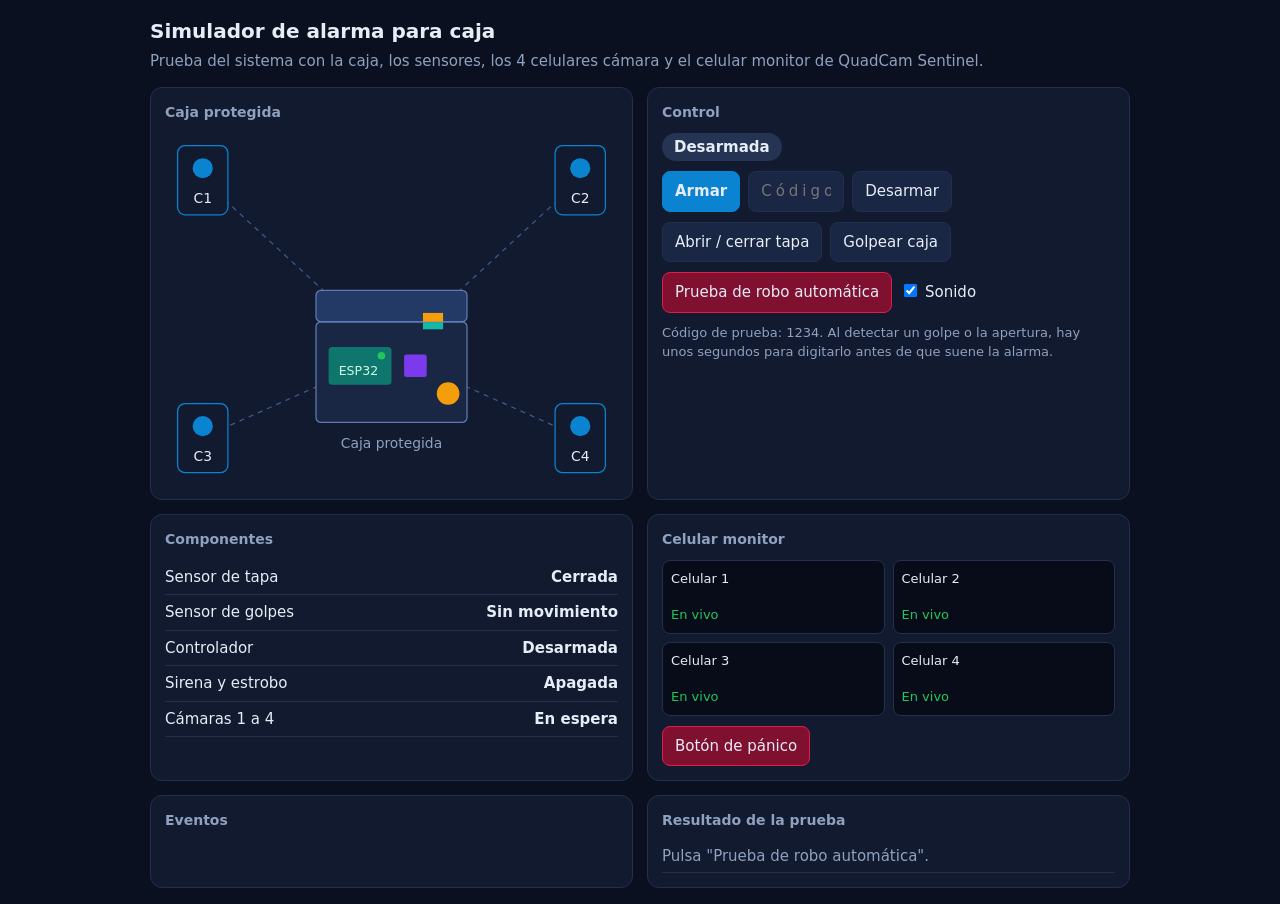
==== index.html @ dd47b954 "rear sistema de alarma SENTINEL." ====
<!DOCTYPE html>
<html lang="es">
<head>
<meta charset="UTF-8">
<meta name="viewport" content="width=device-width, initial-scale=1">
<title>Simulador de alarma para caja · QuadCam Sentinel</title>
<style>
:root{--bg:#0a1020;--card:#111a2e;--line:#22304d;--tx:#e6edf7;--mut:#8fa1bf;--ac:#0a84d0;--ok:#22c55e;--warn:#f59e0b;--bad:#e11d48}
*{box-sizing:border-box}
body{margin:0;background:var(--bg);color:var(--tx);font:15px/1.5 system-ui,-apple-system,"Segoe UI",Roboto,sans-serif;padding:16px}
.wrap{max-width:980px;margin:0 auto}
h1{font-size:20px;margin:0 0 4px}
h2{font-size:14px;margin:0 0 10px;color:var(--mut);font-weight:600}
.sub{color:var(--mut);margin:0 0 14px}
.grid{display:grid;grid-template-columns:1fr 1fr;gap:14px}
@media(max-width:760px){.grid{grid-template-columns:1fr}}
.card{background:var(--card);border:1px solid var(--line);border-radius:12px;padding:14px}
.stage{transition:background .2s}
svg{width:100%;height:auto;display:block}
.badge{display:inline-block;padding:3px 12px;border-radius:99px;font-weight:600;background:#243452}
[data-s=armada] .badge{background:#14532d;color:#bbf7d0}
[data-s=armando] .badge,[data-s=pre] .badge{background:#78350f;color:#fde68a}
[data-s=alarma] .badge{background:var(--bad);color:#fff}
.cnt{font-size:22px;font-weight:700;margin-left:10px;color:var(--warn)}
button,input{font:inherit;border-radius:8px;border:1px solid var(--line);background:#1a2744;color:var(--tx);padding:8px 12px}
button{cursor:pointer}
button:hover:not(:disabled){border-color:var(--ac)}
button:disabled{opacity:.45;cursor:not-allowed}
button.pri{background:var(--ac);border-color:var(--ac);font-weight:600}
button.bad{background:#7f1030;border-color:var(--bad)}
button:focus-visible,input:focus-visible{outline:2px solid #7cc4f5;outline-offset:2px}
.row{display:flex;flex-wrap:wrap;gap:8px;margin-bottom:10px;align-items:center}
input{width:96px;text-align:center;letter-spacing:4px}
.st{display:flex;justify-content:space-between;padding:6px 0;border-bottom:1px solid var(--line)}
.st b{font-weight:600}
.st .on{color:var(--bad)}
.tiles{display:grid;grid-template-columns:1fr 1fr;gap:8px}
.tile{background:#070c18;border:1px solid var(--line);border-radius:8px;height:74px;padding:8px;display:flex;flex-direction:column;justify-content:space-between;font-size:13px}
.tile i{font-style:normal;color:var(--ok)}
.tile.alert{border-color:var(--bad)}
.tile.alert i{color:var(--bad);animation:blink .5s infinite}
ul{margin:0;padding:0;list-style:none}
#log{max-height:220px;overflow:auto;font-size:13px;font-family:ui-monospace,Consolas,monospace}
#log li{padding:2px 0;color:var(--mut)}
#log .ok{color:var(--ok)}#log .warn{color:var(--warn)}#log .bad{color:#fb7185}
#results li{padding:4px 0;border-bottom:1px solid var(--line)}
.p{color:var(--ok);font-weight:700}.f{color:var(--bad);font-weight:700}
.beam{stroke:#3b5b8c;stroke-width:1;stroke-dasharray:4 4}
[data-s=alarma] .beam{stroke:var(--bad)}
[data-s=alarma] .stage{animation:strobe .5s infinite}
[data-s=alarma] #siren{animation:blink .4s infinite}
#lid{transform-origin:120px 150px;transition:transform .4s}
#lid.open{transform:rotate(-50deg)}
@keyframes blink{50%{opacity:.25}}
@keyframes strobe{50%{background:#3a0b18}}
@media(prefers-reduced-motion:reduce){*{animation:none!important}}
</style>
</head>
<body data-s="desarmada">
<div class="wrap">
  <h1>Simulador de alarma para caja</h1>
  <p class="sub">Prueba del sistema con la caja, los sensores, los 4 celulares cámara y el celular monitor de QuadCam Sentinel.</p>
  <div class="grid">
    <section class="card stage">
      <h2>Caja protegida</h2>
      <svg viewBox="0 0 360 280" role="img" aria-label="Caja con sensores rodeada por 4 celulares cámara">
        <g id="phones"></g>
        <rect x="120" y="150" width="120" height="80" rx="4" fill="#1a2744" stroke="#5d7bb0"/>
        <rect x="205" y="150" width="16" height="6" fill="#14b8a6"/>
        <rect x="130" y="170" width="50" height="30" rx="3" fill="#0f766e"/>
        <circle id="led" cx="172" cy="177" r="3" fill="#22c55e"/>
        <text x="138" y="192" font-size="10" fill="#d1fae5">ESP32</text>
        <rect x="190" y="176" width="18" height="18" rx="2" fill="#7c3aed"/>
        <circle id="siren" cx="225" cy="207" r="9" fill="#f59e0b"/>
        <g id="lid"><rect x="120" y="125" width="120" height="25" rx="4" fill="#243a66" stroke="#5d7bb0"/><rect x="205" y="143" width="16" height="7" fill="#f59e0b"/></g>
        <text x="180" y="250" font-size="11" fill="#8fa1bf" text-anchor="middle">Caja protegida</text>
      </svg>
    </section>
    <section class="card">
      <h2>Control</h2>
      <div class="row"><span class="badge" id="state">Desarmada</span><span class="cnt" id="cnt"></span></div>
      <div class="row">
        <button class="pri" id="bArm">Armar</button>
        <input id="code" type="password" maxlength="4" placeholder="Código" aria-label="Código de 4 dígitos" inputmode="numeric">
        <button id="bDis">Desarmar</button>
      </div>
      <div class="row">
        <button id="bLid">Abrir / cerrar tapa</button>
        <button id="bHit">Golpear caja</button>
      </div>
      <div class="row">
        <button class="bad" id="bTest">Prueba de robo automática</button>
        <label><input type="checkbox" id="sound" checked style="width:auto"> Sonido</label>
      </div>
      <p class="sub" style="margin:0;font-size:13px">Código de prueba: 1234. Al detectar un golpe o la apertura, hay unos segundos para digitarlo antes de que suene la alarma.</p>
    </section>
    <section class="card">
      <h2>Componentes</h2>
      <div class="st"><span>Sensor de tapa</span><b id="sTapa"></b></div>
      <div class="st"><span>Sensor de golpes</span><b id="sGolpe"></b></div>
      <div class="st"><span>Controlador</span><b id="sCtrl"></b></div>
      <div class="st"><span>Sirena y estrobo</span><b id="sSiren"></b></div>
      <div class="st"><span>Cámaras 1 a 4</span><b id="sCams"></b></div>
    </section>
    <section class="card">
      <h2>Celular monitor</h2>
      <div class="tiles" id="tiles"></div>
      <div class="row" style="margin:10px 0 0"><button class="bad" id="bPanic">Botón de pánico</button></div>
    </section>
    <section class="card"><h2>Eventos</h2><ul id="log"></ul></section>
    <section class="card"><h2>Resultado de la prueba</h2><ul id="results"><li style="color:var(--mut)">Pulsa "Prueba de robo automática".</li></ul></section>
  </div>
</div>
<script>
const $=id=>document.getElementById(id);
const CFG={code:'1234',arm:3,entry:5};
const st={s:'desarmada',lid:false,cnt:0,tm:null,tripped:[],cams:false,siren:false,notified:false};
const NAMES={desarmada:'Desarmada',armando:'Armando',armada:'Armada',pre:'Detectado: digita el código',alarma:'ALARMA'};
const sleep=ms=>new Promise(r=>setTimeout(r,ms));

$('phones').innerHTML=[[10,10],[310,10],[10,215],[310,215]].map(([x,y],i)=>
 `<line class="beam" x1="${x+20}" y1="${y+27}" x2="180" y2="175"/>`+
 `<g><rect x="${x}" y="${y}" width="40" height="55" rx="6" fill="#111a2e" stroke="#0a84d0"/><circle cx="${x+20}" cy="${y+18}" r="8" fill="#0a84d0"/><text x="${x+20}" y="${y+46}" font-size="11" fill="#e6edf7" text-anchor="middle">C${i+1}</text></g>`).join('');
$('tiles').innerHTML=[1,2,3,4].map(n=>`<div class="tile"><span>Celular ${n}</span><i>En vivo</i></div>`).join('');

function log(m,c=''){const li=document.createElement('li');li.className=c;li.textContent=new Date().toLocaleTimeString('es-CO')+'  '+m;$('log').prepend(li)}

let ac,osc,sTimer,tog=0;
function sirenOn(){if(!$('sound').checked)return;try{ac=ac||new AudioContext();osc=ac.createOscillator();const g=ac.createGain();g.gain.value=.05;osc.type='square';osc.connect(g).connect(ac.destination);osc.start();sTimer=setInterval(()=>{osc.frequency.value=(tog++%2)?900:600},400)}catch(e){}}
function sirenOff(){clearInterval(sTimer);try{osc&&osc.stop()}catch(e){}osc=null}

function render(){
  document.body.dataset.s=st.s;
  $('state').textContent=NAMES[st.s];
  $('cnt').textContent=st.cnt>0?st.cnt+' s':'';
  $('lid').classList.toggle('open',st.lid);
  $('sTapa').textContent=st.lid?'ABIERTA':'Cerrada';
  $('sGolpe').textContent=st.tripped.includes('golpe')?'DETECTADO':'Sin movimiento';
  $('sCtrl').textContent=NAMES[st.s];
  $('sSiren').textContent=st.siren?'SONANDO':'Apagada';
  $('sCams').textContent=st.cams?'GRABANDO':'En espera';
  ['sTapa','sGolpe','sSiren','sCams'].forEach(id=>$(id).classList.toggle('on',/ABIERTA|DETECTADO|SONANDO|GRABANDO/.test($(id).textContent)));
  document.querySelectorAll('.tile').forEach(t=>{t.classList.toggle('alert',st.cams);t.querySelector('i').textContent=st.cams?'ALERTA':'En vivo'});
  $('led').setAttribute('fill',st.s==='alarma'?'#e11d48':st.s==='desarmada'?'#22c55e':'#f59e0b');
}
function setState(s){st.s=s;render()}
function countdown(sec,next){clearInterval(st.tm);st.cnt=sec;render();st.tm=setInterval(()=>{st.cnt--;render();if(st.cnt<=0){clearInterval(st.tm);st.tm=null;next()}},1000)}

function arm(){
  if(st.s!=='desarmada')return log('El sistema ya está armado o en proceso','warn');
  if(st.lid)return log('Cierra la tapa antes de armar','warn');
  setState('armando');log('Armando: tienes '+CFG.arm+' s para alejarte');
  countdown(CFG.arm,()=>{setState('armada');log('Sistema ARMADO','ok')});
}
function trip(kind){
  const n=kind==='tapa'?'apertura de la tapa':'golpe o vibración';
  if(st.s==='armada'){st.tripped.push(kind);setState('pre');log('Sensor: '+n+'. Digita el código en '+CFG.entry+' s','bad');countdown(CFG.entry,alarm)}
  else if(st.s==='pre'||st.s==='alarma'){st.tripped.push(kind);render();log('Sensor adicional: '+n,'bad')}
  else log('Sensor ('+n+') ignorado: el sistema está '+NAMES[st.s].toLowerCase(),'warn');
}
function alarm(){
  clearInterval(st.tm);st.tm=null;st.cnt=0;
  Object.assign(st,{cams:true,siren:true,notified:true});setState('alarma');sirenOn();
  log('ALARMA: sirena y estrobo activos, cámaras 1 a 4 grabando, monitor notificado','bad');
}
function disarm(code){
  if(st.s==='desarmada'){log('El sistema ya está desarmado','warn');return true}
  if(code!==CFG.code){log('Código incorrecto','warn');return false}
  clearInterval(st.tm);st.tm=null;st.cnt=0;
  Object.assign(st,{cams:false,siren:false,notified:false,tripped:[]});sirenOff();setState('desarmada');
  log('Sistema DESARMADO','ok');return true;
}
function toggleLid(){st.lid=!st.lid;log(st.lid?'La tapa se abrió':'La tapa se cerró');render();if(st.lid)trip('tapa')}
function hit(){log('Golpe a la caja');trip('golpe')}
function panic(){log('Botón de pánico pulsado en el monitor','bad');alarm()}

async function runTest(){
  document.querySelectorAll('button').forEach(b=>b.disabled=true);
  const res=[],chk=(n,ok)=>res.push([n,ok]);
  st.lid=false;disarm(CFG.code);$('log').innerHTML='';$('results').innerHTML='<li style="color:var(--mut)">Ejecutando prueba...</li>';
  log('--- PRUEBA DE ROBO ---');await sleep(600);
  arm();await sleep((CFG.arm+1)*1000);chk('Sistema armado',st.s==='armada');
  log('El ladrón golpea la caja');hit();await sleep(900);chk('Golpe detectado y cuenta regresiva iniciada',st.s==='pre'&&st.tripped.includes('golpe'));
  log('El ladrón intenta abrir la tapa');toggleLid();await sleep(900);chk('Apertura de la tapa detectada',st.tripped.includes('tapa'));
  log('El ladrón no conoce el código: se espera la alarma');await sleep((CFG.entry+1)*1000);
  chk('Alarma activada sin código',st.s==='alarma');chk('Sirena y estrobo activos',st.siren);chk('Cámaras 1 a 4 grabando',st.cams);chk('Monitor notificado',st.notified);
  await sleep(2500);
  chk('Código incorrecto rechazado',disarm('0000')===false&&st.s==='alarma');
  st.lid=false;disarm(CFG.code);chk('Código correcto desarma y apaga la sirena',st.s==='desarmada'&&!st.siren);
  const ok=res.filter(r=>r[1]).length;
  $('results').innerHTML=res.map(r=>`<li><span class="${r[1]?'p':'f'}">${r[1]?'OK':'FALLA'}</span> ${r[0]}</li>`).join('')+`<li><b>${ok} de ${res.length} pruebas superadas</b></li>`;
  document.querySelectorAll('button').forEach(b=>b.disabled=false);
}

$('bArm').onclick=arm;
$('bDis').onclick=()=>{disarm($('code').value);$('code').value=''};
$('bLid').onclick=toggleLid;$('bHit').onclick=hit;$('bPanic').onclick=panic;$('bTest').onclick=runTest;
render();
</script>
</body>
</html>
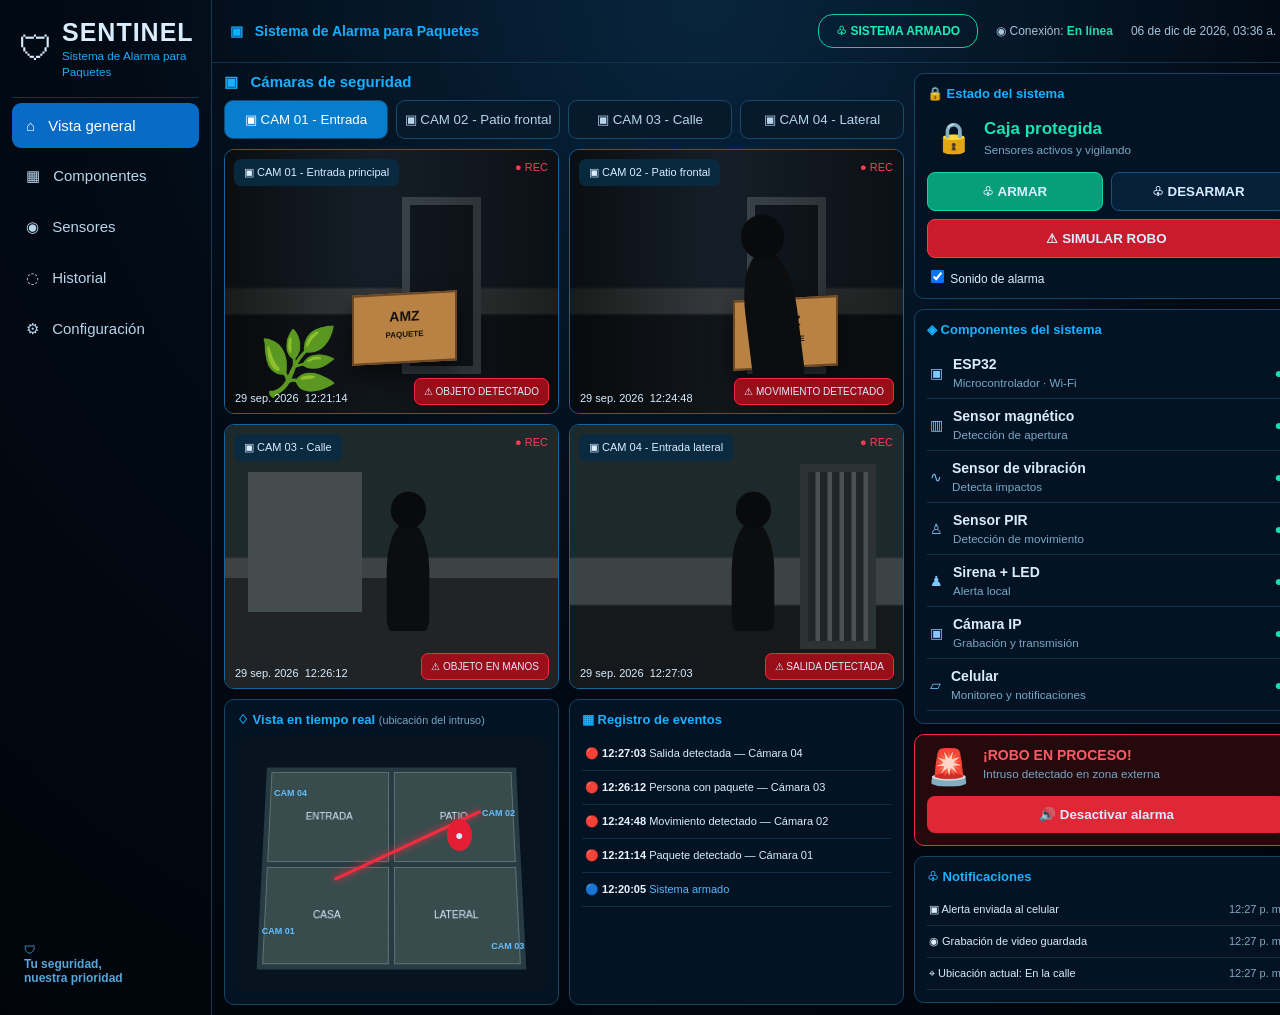
==== commit c8a807cd: "Add files via upload" ====
--- a/index.html
+++ b/index.html
@@ -1,201 +1,126 @@
 <!DOCTYPE html>
 <html lang="es">
 <head>
-<meta charset="UTF-8">
-<meta name="viewport" content="width=device-width, initial-scale=1">
-<title>Simulador de alarma para caja · QuadCam Sentinel</title>
-<style>
-:root{--bg:#0a1020;--card:#111a2e;--line:#22304d;--tx:#e6edf7;--mut:#8fa1bf;--ac:#0a84d0;--ok:#22c55e;--warn:#f59e0b;--bad:#e11d48}
-*{box-sizing:border-box}
-body{margin:0;background:var(--bg);color:var(--tx);font:15px/1.5 system-ui,-apple-system,"Segoe UI",Roboto,sans-serif;padding:16px}
-.wrap{max-width:980px;margin:0 auto}
-h1{font-size:20px;margin:0 0 4px}
-h2{font-size:14px;margin:0 0 10px;color:var(--mut);font-weight:600}
-.sub{color:var(--mut);margin:0 0 14px}
-.grid{display:grid;grid-template-columns:1fr 1fr;gap:14px}
-@media(max-width:760px){.grid{grid-template-columns:1fr}}
-.card{background:var(--card);border:1px solid var(--line);border-radius:12px;padding:14px}
-.stage{transition:background .2s}
-svg{width:100%;height:auto;display:block}
-.badge{display:inline-block;padding:3px 12px;border-radius:99px;font-weight:600;background:#243452}
-[data-s=armada] .badge{background:#14532d;color:#bbf7d0}
-[data-s=armando] .badge,[data-s=pre] .badge{background:#78350f;color:#fde68a}
-[data-s=alarma] .badge{background:var(--bad);color:#fff}
-.cnt{font-size:22px;font-weight:700;margin-left:10px;color:var(--warn)}
-button,input{font:inherit;border-radius:8px;border:1px solid var(--line);background:#1a2744;color:var(--tx);padding:8px 12px}
-button{cursor:pointer}
-button:hover:not(:disabled){border-color:var(--ac)}
-button:disabled{opacity:.45;cursor:not-allowed}
-button.pri{background:var(--ac);border-color:var(--ac);font-weight:600}
-button.bad{background:#7f1030;border-color:var(--bad)}
-button:focus-visible,input:focus-visible{outline:2px solid #7cc4f5;outline-offset:2px}
-.row{display:flex;flex-wrap:wrap;gap:8px;margin-bottom:10px;align-items:center}
-input{width:96px;text-align:center;letter-spacing:4px}
-.st{display:flex;justify-content:space-between;padding:6px 0;border-bottom:1px solid var(--line)}
-.st b{font-weight:600}
-.st .on{color:var(--bad)}
-.tiles{display:grid;grid-template-columns:1fr 1fr;gap:8px}
-.tile{background:#070c18;border:1px solid var(--line);border-radius:8px;height:74px;padding:8px;display:flex;flex-direction:column;justify-content:space-between;font-size:13px}
-.tile i{font-style:normal;color:var(--ok)}
-.tile.alert{border-color:var(--bad)}
-.tile.alert i{color:var(--bad);animation:blink .5s infinite}
-ul{margin:0;padding:0;list-style:none}
-#log{max-height:220px;overflow:auto;font-size:13px;font-family:ui-monospace,Consolas,monospace}
-#log li{padding:2px 0;color:var(--mut)}
-#log .ok{color:var(--ok)}#log .warn{color:var(--warn)}#log .bad{color:#fb7185}
-#results li{padding:4px 0;border-bottom:1px solid var(--line)}
-.p{color:var(--ok);font-weight:700}.f{color:var(--bad);font-weight:700}
-.beam{stroke:#3b5b8c;stroke-width:1;stroke-dasharray:4 4}
-[data-s=alarma] .beam{stroke:var(--bad)}
-[data-s=alarma] .stage{animation:strobe .5s infinite}
-[data-s=alarma] #siren{animation:blink .4s infinite}
-#lid{transform-origin:120px 150px;transition:transform .4s}
-#lid.open{transform:rotate(-50deg)}
-@keyframes blink{50%{opacity:.25}}
-@keyframes strobe{50%{background:#3a0b18}}
-@media(prefers-reduced-motion:reduce){*{animation:none!important}}
-</style>
+  <meta charset="UTF-8">
+  <meta name="viewport" content="width=device-width, initial-scale=1.0">
+  <title>SENTINEL | Sistema de Alarma para Paquetes</title>
+  <link rel="stylesheet" href="styles.css">
 </head>
-<body data-s="desarmada">
-<div class="wrap">
-  <h1>Simulador de alarma para caja</h1>
-  <p class="sub">Prueba del sistema con la caja, los sensores, los 4 celulares cámara y el celular monitor de QuadCam Sentinel.</p>
-  <div class="grid">
-    <section class="card stage">
-      <h2>Caja protegida</h2>
-      <svg viewBox="0 0 360 280" role="img" aria-label="Caja con sensores rodeada por 4 celulares cámara">
-        <g id="phones"></g>
-        <rect x="120" y="150" width="120" height="80" rx="4" fill="#1a2744" stroke="#5d7bb0"/>
-        <rect x="205" y="150" width="16" height="6" fill="#14b8a6"/>
-        <rect x="130" y="170" width="50" height="30" rx="3" fill="#0f766e"/>
-        <circle id="led" cx="172" cy="177" r="3" fill="#22c55e"/>
-        <text x="138" y="192" font-size="10" fill="#d1fae5">ESP32</text>
-        <rect x="190" y="176" width="18" height="18" rx="2" fill="#7c3aed"/>
-        <circle id="siren" cx="225" cy="207" r="9" fill="#f59e0b"/>
-        <g id="lid"><rect x="120" y="125" width="120" height="25" rx="4" fill="#243a66" stroke="#5d7bb0"/><rect x="205" y="143" width="16" height="7" fill="#f59e0b"/></g>
-        <text x="180" y="250" font-size="11" fill="#8fa1bf" text-anchor="middle">Caja protegida</text>
-      </svg>
+<body>
+<div class="app">
+  <aside class="sidebar">
+    <div class="brand"><div class="shield">🛡</div><div><h1>SENTINEL</h1><small>Sistema de Alarma para Paquetes</small></div></div>
+    <nav>
+      <button class="nav active">⌂ <span>Vista general</span></button>
+      <button class="nav">▦ <span>Componentes</span></button>
+      <button class="nav">◉ <span>Sensores</span></button>
+      <button class="nav">◌ <span>Historial</span></button>
+      <button class="nav">⚙ <span>Configuración</span></button>
+    </nav>
+    <div class="side-note">🛡<br><b>Tu seguridad,<br>nuestra prioridad</b></div>
+  </aside>
+
+  <main>
+    <header class="topbar">
+      <b>▣ &nbsp; Sistema de Alarma para Paquetes</b>
+      <div class="top-info"><span class="armed">♧ SISTEMA ARMADO</span><span>◉ Conexión: <strong>En línea</strong></span><span id="clock"></span></div>
+    </header>
+
+    <section class="content">
+      <div class="center">
+        <h2>▣ &nbsp; Cámaras de seguridad</h2>
+        <div class="tabs">
+          <button class="tab active">▣ CAM 01 - Entrada</button>
+          <button class="tab">▣ CAM 02 - Patio frontal</button>
+          <button class="tab">▣ CAM 03 - Calle</button>
+          <button class="tab">▣ CAM 04 - Lateral</button>
+        </div>
+
+        <div class="camera-grid">
+          <article class="camera">
+            <span class="cam-name">▣ CAM 01 - Entrada principal</span><span class="rec">● REC</span>
+            <div class="scene entrance"><div class="door"></div><div class="package">AMZ<br><small>PAQUETE</small></div><div class="plant">🌿</div></div>
+            <span class="time">29 sep. 2026&nbsp; 12:21:14</span><span class="tag">⚠ OBJETO DETECTADO</span>
+          </article>
+          <article class="camera">
+            <span class="cam-name">▣ CAM 02 - Patio frontal</span><span class="rec">● REC</span>
+            <div class="scene entrance"><div class="door"></div><div class="package taken">AMZ<br><small>PAQUETE</small></div><div class="person"></div></div>
+            <span class="time">29 sep. 2026&nbsp; 12:24:48</span><span class="tag">⚠ MOVIMIENTO DETECTADO</span>
+          </article>
+          <article class="camera">
+            <span class="cam-name">▣ CAM 03 - Calle</span><span class="rec">● REC</span>
+            <div class="scene street"><div class="road"></div><div class="house"></div><div class="person walking"></div></div>
+            <span class="time">29 sep. 2026&nbsp; 12:26:12</span><span class="tag">⚠ OBJETO EN MANOS</span>
+          </article>
+          <article class="camera">
+            <span class="cam-name">▣ CAM 04 - Entrada lateral</span><span class="rec">● REC</span>
+            <div class="scene street"><div class="gate"></div><div class="person walking"></div></div>
+            <span class="time">29 sep. 2026&nbsp; 12:27:03</span><span class="tag">⚠ SALIDA DETECTADA</span>
+          </article>
+        </div>
+
+        <div class="bottom-grid">
+          <section class="panel">
+            <h3>♢ Vista en tiempo real <small>(ubicación del intruso)</small></h3>
+            <div class="map">
+              <div class="house-plan"><i>ENTRADA</i><i>PATIO</i><i>CASA</i><i>LATERAL</i></div>
+              <div class="route"></div><div class="intruder">●</div>
+              <b class="mc m1">CAM 01</b><b class="mc m2">CAM 02</b><b class="mc m3">CAM 03</b><b class="mc m4">CAM 04</b>
+            </div>
+          </section>
+          <section class="panel">
+            <h3>▦ Registro de eventos</h3>
+            <div id="events" class="events">
+              <p>🔴 <b>12:27:03</b> Salida detectada — Cámara 04</p>
+              <p>🔴 <b>12:26:12</b> Persona con paquete — Cámara 03</p>
+              <p>🔴 <b>12:24:48</b> Movimiento detectado — Cámara 02</p>
+              <p>🔴 <b>12:21:14</b> Paquete detectado — Cámara 01</p>
+              <p class="blue">🔵 <b>12:20:05</b> Sistema armado</p>
+            </div>
+          </section>
+        </div>
+      </div>
+
+      <aside class="right">
+        <section class="panel">
+          <h3>🔒 Estado del sistema</h3>
+          <div class="protected"><span>🔒</span><div><b>Caja protegida</b><small>Sensores activos y vigilando</small></div></div>
+          <div class="actions"><button id="arm" class="green">♧ ARMAR</button><button id="disarm">♧ DESARMAR</button></div>
+          <button id="robbery" class="robbery">⚠ SIMULAR ROBO</button>
+          <label><input id="sound" type="checkbox" checked> Sonido de alarma</label>
+        </section>
+
+        <section class="panel">
+          <h3>◈ Componentes del sistema</h3>
+          <ul class="components">
+            <li>▣ <span><b>ESP32</b><small>Microcontrolador · Wi-Fi</small></span><em>●</em></li>
+            <li>▥ <span><b>Sensor magnético</b><small>Detección de apertura</small></span><em>●</em></li>
+            <li>∿ <span><b>Sensor de vibración</b><small>Detecta impactos</small></span><em>●</em></li>
+            <li>♙ <span><b>Sensor PIR</b><small>Detección de movimiento</small></span><em>●</em></li>
+            <li>♟ <span><b>Sirena + LED</b><small>Alerta local</small></span><em>●</em></li>
+            <li>▣ <span><b>Cámara IP</b><small>Grabación y transmisión</small></span><em>●</em></li>
+            <li>▱ <span><b>Celular</b><small>Monitoreo y notificaciones</small></span><em>●</em></li>
+          </ul>
+        </section>
+
+        <section id="alert" class="panel alert">
+          <div class="siren">🚨</div><div><b>¡ROBO EN PROCESO!</b><small>Intruso detectado en zona externa</small></div>
+          <button id="stop">🔊 Desactivar alarma</button>
+        </section>
+
+        <section class="panel">
+          <h3>♧ Notificaciones</h3>
+          <div class="notifications">
+            <p>▣ Alerta enviada al celular <time>12:27 p. m.</time></p>
+            <p>◉ Grabación de video guardada <time>12:27 p. m.</time></p>
+            <p>⌖ Ubicación actual: En la calle <time>12:27 p. m.</time></p>
+          </div>
+        </section>
+      </aside>
     </section>
-    <section class="card">
-      <h2>Control</h2>
-      <div class="row"><span class="badge" id="state">Desarmada</span><span class="cnt" id="cnt"></span></div>
-      <div class="row">
-        <button class="pri" id="bArm">Armar</button>
-        <input id="code" type="password" maxlength="4" placeholder="Código" aria-label="Código de 4 dígitos" inputmode="numeric">
-        <button id="bDis">Desarmar</button>
-      </div>
-      <div class="row">
-        <button id="bLid">Abrir / cerrar tapa</button>
-        <button id="bHit">Golpear caja</button>
-      </div>
-      <div class="row">
-        <button class="bad" id="bTest">Prueba de robo automática</button>
-        <label><input type="checkbox" id="sound" checked style="width:auto"> Sonido</label>
-      </div>
-      <p class="sub" style="margin:0;font-size:13px">Código de prueba: 1234. Al detectar un golpe o la apertura, hay unos segundos para digitarlo antes de que suene la alarma.</p>
-    </section>
-    <section class="card">
-      <h2>Componentes</h2>
-      <div class="st"><span>Sensor de tapa</span><b id="sTapa"></b></div>
-      <div class="st"><span>Sensor de golpes</span><b id="sGolpe"></b></div>
-      <div class="st"><span>Controlador</span><b id="sCtrl"></b></div>
-      <div class="st"><span>Sirena y estrobo</span><b id="sSiren"></b></div>
-      <div class="st"><span>Cámaras 1 a 4</span><b id="sCams"></b></div>
-    </section>
-    <section class="card">
-      <h2>Celular monitor</h2>
-      <div class="tiles" id="tiles"></div>
-      <div class="row" style="margin:10px 0 0"><button class="bad" id="bPanic">Botón de pánico</button></div>
-    </section>
-    <section class="card"><h2>Eventos</h2><ul id="log"></ul></section>
-    <section class="card"><h2>Resultado de la prueba</h2><ul id="results"><li style="color:var(--mut)">Pulsa "Prueba de robo automática".</li></ul></section>
-  </div>
+  </main>
 </div>
-<script>
-const $=id=>document.getElementById(id);
-const CFG={code:'1234',arm:3,entry:5};
-const st={s:'desarmada',lid:false,cnt:0,tm:null,tripped:[],cams:false,siren:false,notified:false};
-const NAMES={desarmada:'Desarmada',armando:'Armando',armada:'Armada',pre:'Detectado: digita el código',alarma:'ALARMA'};
-const sleep=ms=>new Promise(r=>setTimeout(r,ms));
-
-$('phones').innerHTML=[[10,10],[310,10],[10,215],[310,215]].map(([x,y],i)=>
- `<line class="beam" x1="${x+20}" y1="${y+27}" x2="180" y2="175"/>`+
- `<g><rect x="${x}" y="${y}" width="40" height="55" rx="6" fill="#111a2e" stroke="#0a84d0"/><circle cx="${x+20}" cy="${y+18}" r="8" fill="#0a84d0"/><text x="${x+20}" y="${y+46}" font-size="11" fill="#e6edf7" text-anchor="middle">C${i+1}</text></g>`).join('');
-$('tiles').innerHTML=[1,2,3,4].map(n=>`<div class="tile"><span>Celular ${n}</span><i>En vivo</i></div>`).join('');
-
-function log(m,c=''){const li=document.createElement('li');li.className=c;li.textContent=new Date().toLocaleTimeString('es-CO')+'  '+m;$('log').prepend(li)}
-
-let ac,osc,sTimer,tog=0;
-function sirenOn(){if(!$('sound').checked)return;try{ac=ac||new AudioContext();osc=ac.createOscillator();const g=ac.createGain();g.gain.value=.05;osc.type='square';osc.connect(g).connect(ac.destination);osc.start();sTimer=setInterval(()=>{osc.frequency.value=(tog++%2)?900:600},400)}catch(e){}}
-function sirenOff(){clearInterval(sTimer);try{osc&&osc.stop()}catch(e){}osc=null}
-
-function render(){
-  document.body.dataset.s=st.s;
-  $('state').textContent=NAMES[st.s];
-  $('cnt').textContent=st.cnt>0?st.cnt+' s':'';
-  $('lid').classList.toggle('open',st.lid);
-  $('sTapa').textContent=st.lid?'ABIERTA':'Cerrada';
-  $('sGolpe').textContent=st.tripped.includes('golpe')?'DETECTADO':'Sin movimiento';
-  $('sCtrl').textContent=NAMES[st.s];
-  $('sSiren').textContent=st.siren?'SONANDO':'Apagada';
-  $('sCams').textContent=st.cams?'GRABANDO':'En espera';
-  ['sTapa','sGolpe','sSiren','sCams'].forEach(id=>$(id).classList.toggle('on',/ABIERTA|DETECTADO|SONANDO|GRABANDO/.test($(id).textContent)));
-  document.querySelectorAll('.tile').forEach(t=>{t.classList.toggle('alert',st.cams);t.querySelector('i').textContent=st.cams?'ALERTA':'En vivo'});
-  $('led').setAttribute('fill',st.s==='alarma'?'#e11d48':st.s==='desarmada'?'#22c55e':'#f59e0b');
-}
-function setState(s){st.s=s;render()}
-function countdown(sec,next){clearInterval(st.tm);st.cnt=sec;render();st.tm=setInterval(()=>{st.cnt--;render();if(st.cnt<=0){clearInterval(st.tm);st.tm=null;next()}},1000)}
-
-function arm(){
-  if(st.s!=='desarmada')return log('El sistema ya está armado o en proceso','warn');
-  if(st.lid)return log('Cierra la tapa antes de armar','warn');
-  setState('armando');log('Armando: tienes '+CFG.arm+' s para alejarte');
-  countdown(CFG.arm,()=>{setState('armada');log('Sistema ARMADO','ok')});
-}
-function trip(kind){
-  const n=kind==='tapa'?'apertura de la tapa':'golpe o vibración';
-  if(st.s==='armada'){st.tripped.push(kind);setState('pre');log('Sensor: '+n+'. Digita el código en '+CFG.entry+' s','bad');countdown(CFG.entry,alarm)}
-  else if(st.s==='pre'||st.s==='alarma'){st.tripped.push(kind);render();log('Sensor adicional: '+n,'bad')}
-  else log('Sensor ('+n+') ignorado: el sistema está '+NAMES[st.s].toLowerCase(),'warn');
-}
-function alarm(){
-  clearInterval(st.tm);st.tm=null;st.cnt=0;
-  Object.assign(st,{cams:true,siren:true,notified:true});setState('alarma');sirenOn();
-  log('ALARMA: sirena y estrobo activos, cámaras 1 a 4 grabando, monitor notificado','bad');
-}
-function disarm(code){
-  if(st.s==='desarmada'){log('El sistema ya está desarmado','warn');return true}
-  if(code!==CFG.code){log('Código incorrecto','warn');return false}
-  clearInterval(st.tm);st.tm=null;st.cnt=0;
-  Object.assign(st,{cams:false,siren:false,notified:false,tripped:[]});sirenOff();setState('desarmada');
-  log('Sistema DESARMADO','ok');return true;
-}
-function toggleLid(){st.lid=!st.lid;log(st.lid?'La tapa se abrió':'La tapa se cerró');render();if(st.lid)trip('tapa')}
-function hit(){log('Golpe a la caja');trip('golpe')}
-function panic(){log('Botón de pánico pulsado en el monitor','bad');alarm()}
-
-async function runTest(){
-  document.querySelectorAll('button').forEach(b=>b.disabled=true);
-  const res=[],chk=(n,ok)=>res.push([n,ok]);
-  st.lid=false;disarm(CFG.code);$('log').innerHTML='';$('results').innerHTML='<li style="color:var(--mut)">Ejecutando prueba...</li>';
-  log('--- PRUEBA DE ROBO ---');await sleep(600);
-  arm();await sleep((CFG.arm+1)*1000);chk('Sistema armado',st.s==='armada');
-  log('El ladrón golpea la caja');hit();await sleep(900);chk('Golpe detectado y cuenta regresiva iniciada',st.s==='pre'&&st.tripped.includes('golpe'));
-  log('El ladrón intenta abrir la tapa');toggleLid();await sleep(900);chk('Apertura de la tapa detectada',st.tripped.includes('tapa'));
-  log('El ladrón no conoce el código: se espera la alarma');await sleep((CFG.entry+1)*1000);
-  chk('Alarma activada sin código',st.s==='alarma');chk('Sirena y estrobo activos',st.siren);chk('Cámaras 1 a 4 grabando',st.cams);chk('Monitor notificado',st.notified);
-  await sleep(2500);
-  chk('Código incorrecto rechazado',disarm('0000')===false&&st.s==='alarma');
-  st.lid=false;disarm(CFG.code);chk('Código correcto desarma y apaga la sirena',st.s==='desarmada'&&!st.siren);
-  const ok=res.filter(r=>r[1]).length;
-  $('results').innerHTML=res.map(r=>`<li><span class="${r[1]?'p':'f'}">${r[1]?'OK':'FALLA'}</span> ${r[0]}</li>`).join('')+`<li><b>${ok} de ${res.length} pruebas superadas</b></li>`;
-  document.querySelectorAll('button').forEach(b=>b.disabled=false);
-}
-
-$('bArm').onclick=arm;
-$('bDis').onclick=()=>{disarm($('code').value);$('code').value=''};
-$('bLid').onclick=toggleLid;$('bHit').onclick=hit;$('bPanic').onclick=panic;$('bTest').onclick=runTest;
-render();
-</script>
+<div id="toast"></div>
+<script src="script.js"></script>
 </body>
-</html>
+</html>
--- a/styles.css
+++ b/styles.css
@@ -0,0 +1 @@
+*{box-sizing:border-box}body{margin:0;background:#020a14;color:#d9edff;font:14px "Segoe UI",Arial,sans-serif}.app{display:flex;min-height:100vh;background:radial-gradient(circle at 55% 0,#08253e 0,#020a14 48%,#01050b 100%)}.sidebar{width:212px;border-right:1px solid #123a59;padding:18px 12px;display:flex;flex-direction:column}.brand{display:flex;gap:9px;align-items:center;padding:0 7px 18px;border-bottom:1px solid #12344d}.shield{font-size:34px}.brand h1{font-size:25px;margin:0;letter-spacing:1px}.brand small{color:#16a9ff}.nav{display:block;width:100%;border:0;background:none;color:#b9d5ec;text-align:left;padding:14px;border-radius:9px;margin:5px 0;font-size:15px;cursor:pointer}.nav span{margin-left:9px}.nav.active,.nav:hover{background:#086bc5;color:#fff}.side-note{margin-top:auto;padding:12px;color:#55a6dc;font-size:12px}.topbar{height:63px;border-bottom:1px solid #12344f;display:flex;justify-content:space-between;align-items:center;padding:0 18px;color:#15adff}.top-info{display:flex;gap:18px;align-items:center;color:#a9c3da;font-size:12px}.top-info strong{color:#17e0ae}.armed{border:1px solid #08d1a2;color:#1beeb9;border-radius:15px;padding:9px 17px;font-weight:700}.content{display:grid;grid-template-columns:minmax(680px,1fr) 385px;gap:10px;padding:10px 12px}.center h2{font-size:15px;color:#19b0ff;margin:0 0 9px}.tabs{display:grid;grid-template-columns:repeat(4,1fr);gap:8px;margin-bottom:10px}.tab{background:#071a2b;color:#b7d4eb;border:1px solid #16496c;border-radius:9px;padding:11px 5px;cursor:pointer}.tab.active{background:#087dce;color:#fff}.camera-grid{display:grid;grid-template-columns:1fr 1fr;gap:10px}.camera{height:265px;position:relative;border:1px solid #1265a0;border-radius:10px;overflow:hidden;background:#08141f}.cam-name{position:absolute;top:9px;left:9px;z-index:5;background:#082a42ee;padding:7px 10px;border-radius:7px;font-size:11px}.rec{position:absolute;right:10px;top:11px;z-index:5;color:#ff3c52;font-size:11px}.scene{position:absolute;inset:0;overflow:hidden}.entrance{background:linear-gradient(#151e27 0 52%,#36393a 53% 62%,#11161b 63%)}.entrance:after{content:"";position:absolute;inset:0;background:linear-gradient(90deg,#0008,transparent 45%,#0007)}.door{position:absolute;right:23%;top:18%;width:24%;height:67%;border:8px solid #3d464d;background:#111820}.package{position:absolute;left:38%;bottom:19%;z-index:3;width:105px;height:70px;padding-top:13px;text-align:center;background:#b98245;color:#16110b;font-weight:900;border:2px solid #6d4724;box-shadow:0 12px 25px #0009;transform:skewY(-3deg)}.package small{font-size:8px}.taken{left:49%;bottom:17%}.plant{position:absolute;left:10%;bottom:5%;font-size:65px;z-index:2}.person{position:absolute;left:53%;bottom:11%;z-index:4;width:52px;height:132px;background:#0b0d0f;border-radius:45% 45% 12% 12%;transform:rotate(-7deg)}.person:before{content:"";position:absolute;left:5px;top:-38px;width:43px;height:45px;border-radius:50%;background:#080a0c}.street{background:linear-gradient(#1d292b 0 50%,#3d4242 51% 68%,#15191c 69%)}.road{position:absolute;bottom:0;left:0;right:0;height:42%;background:#202426}.house{position:absolute;left:7%;top:18%;width:34%;height:53%;background:#444c4e}.gate{position:absolute;right:8%;top:15%;height:70%;width:23%;border:8px solid #2c3335;background:repeating-linear-gradient(90deg,#202627 0 7px,#4b5051 8px 12px)}.walking{left:47%;bottom:17%;transform:scale(.82)}.time{position:absolute;left:10px;bottom:9px;z-index:6;font-size:11px}.tag{position:absolute;right:9px;bottom:8px;z-index:6;background:#a80e1ae8;border:1px solid #ff263b;padding:7px 9px;border-radius:7px;font-size:10px}.bottom-grid{display:grid;grid-template-columns:1fr 1fr;gap:10px;margin-top:10px}.panel{background:#031323;border:1px solid #124566;border-radius:10px;padding:12px}.panel h3{margin:0 0 10px;color:#18b2ff;font-size:13px}.panel h3 small{color:#77a5c5;font-weight:400}.map{height:255px;position:relative;overflow:hidden;background:#07131e;border-radius:8px}.house-plan{position:absolute;inset:25px;background:#263b42;display:grid;grid-template-columns:1fr 1fr;grid-template-rows:1fr 1fr;gap:5px;padding:5px;transform:perspective(450px) rotateX(10deg)}.house-plan i{background:#384c4d;border:1px solid #607173;display:grid;place-items:center;font-size:10px;font-style:normal}.route{position:absolute;left:29%;top:42%;width:52%;height:3px;background:#f32d3f;transform:rotate(-25deg);box-shadow:0 0 7px #f32d3f}.intruder{position:absolute;left:68%;top:32%;background:#e51e35;border-radius:50%;padding:8px}.mc{position:absolute;color:#62bfff;font-size:9px}.m1{left:8%;bottom:22%}.m2{right:10%;top:28%}.m3{right:7%;bottom:16%}.m4{left:12%;top:20%}.events p{margin:0;padding:10px 3px;border-bottom:1px solid #0d3048;font-size:11px}.events b{color:#e9f6ff}.events .blue{color:#56b8ff}.right{display:flex;flex-direction:column;gap:10px}.protected{display:flex;gap:12px;align-items:center;padding:8px}.protected>span{font-size:30px}.protected b{display:block;color:#18e3b2;font-size:17px}.protected small,.components small,.alert small{display:block;color:#77a8c7;margin-top:4px}.actions{display:grid;grid-template-columns:1fr 1fr;gap:8px;margin:8px 0}.actions button,.robbery,.alert button{border:1px solid #14547d;background:#06203a;color:#d9edff;border-radius:8px;padding:11px;cursor:pointer;font-weight:700}.actions .green{background:#079f79;border-color:#0bd7a7}.robbery{width:100%;background:#c91b2c;border-color:#ff3a49;margin-bottom:9px}.components{list-style:none;padding:0;margin:0}.components li{display:flex;align-items:center;gap:10px;padding:9px 3px;border-bottom:1px solid #10324a;color:#7ec7ff}.components span{flex:1;color:#d9edff}.components em{font-style:normal;color:#18ddb2}.components b{display:block}.alert{display:grid;grid-template-columns:48px 1fr;gap:8px;border-color:#f02d3c;background:#25090d}.siren{font-size:35px}.alert b{color:#ff5a63}.alert button{grid-column:1/-1;background:#df2735;border:0}.notifications p{margin:0;padding:9px 2px;border-bottom:1px solid #10324a;font-size:11px}.notifications time{float:right;color:#81a8c2}label{font-size:12px}.toast{position:fixed;bottom:20px;right:20px;background:#0b2438;border:1px solid #18a9ff;padding:12px 18px;border-radius:8px;display:none}@media(max-width:1000px){.content{grid-template-columns:1fr}.right{display:grid;grid-template-columns:1fr 1fr}.sidebar{display:none}}
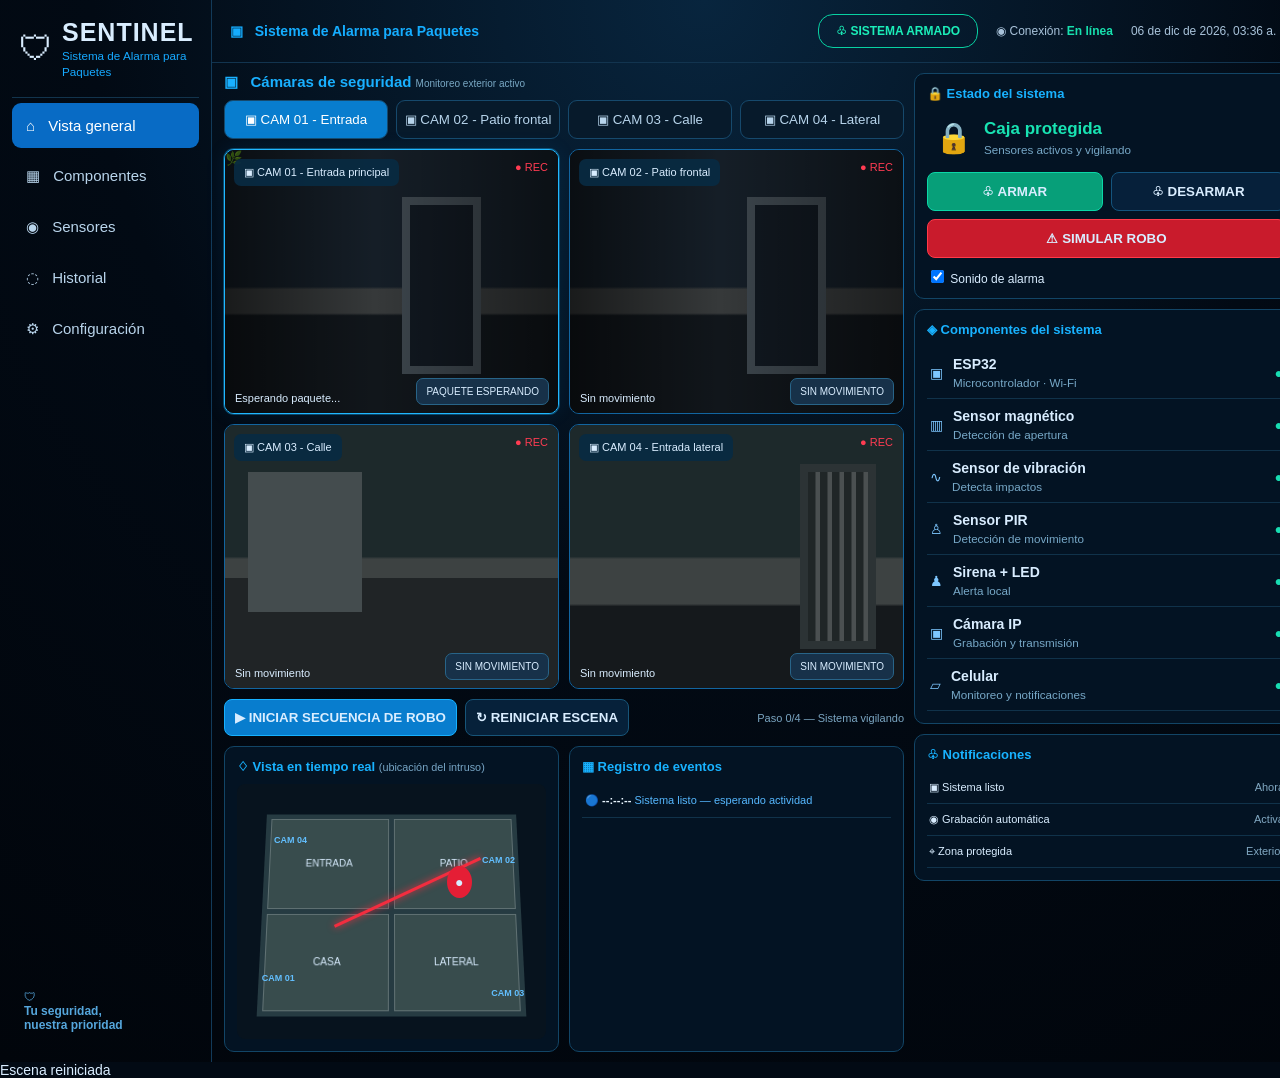
==== commit 337690dc: "Add files via upload" ====
--- a/index.html
+++ b/index.html
@@ -1,124 +1,142 @@
 <!DOCTYPE html>
 <html lang="es">
 <head>
-  <meta charset="UTF-8">
-  <meta name="viewport" content="width=device-width, initial-scale=1.0">
-  <title>SENTINEL | Sistema de Alarma para Paquetes</title>
-  <link rel="stylesheet" href="styles.css">
+<meta charset="UTF-8">
+<meta name="viewport" content="width=device-width,initial-scale=1">
+<title>SENTINEL | Sistema de Alarma para Paquetes</title>
+<link rel="stylesheet" href="styles.css">
 </head>
 <body>
 <div class="app">
-  <aside class="sidebar">
-    <div class="brand"><div class="shield">🛡</div><div><h1>SENTINEL</h1><small>Sistema de Alarma para Paquetes</small></div></div>
-    <nav>
-      <button class="nav active">⌂ <span>Vista general</span></button>
-      <button class="nav">▦ <span>Componentes</span></button>
-      <button class="nav">◉ <span>Sensores</span></button>
-      <button class="nav">◌ <span>Historial</span></button>
-      <button class="nav">⚙ <span>Configuración</span></button>
-    </nav>
-    <div class="side-note">🛡<br><b>Tu seguridad,<br>nuestra prioridad</b></div>
-  </aside>
+<aside class="sidebar">
+  <div class="brand"><div class="shield">🛡</div><div><h1>SENTINEL</h1><small>Sistema de Alarma para Paquetes</small></div></div>
+  <nav>
+    <button class="nav active">⌂ <span>Vista general</span></button>
+    <button class="nav">▦ <span>Componentes</span></button>
+    <button class="nav">◉ <span>Sensores</span></button>
+    <button class="nav">◌ <span>Historial</span></button>
+    <button class="nav">⚙ <span>Configuración</span></button>
+  </nav>
+  <div class="side-note">🛡<br><b>Tu seguridad,<br>nuestra prioridad</b></div>
+</aside>
 
-  <main>
-    <header class="topbar">
-      <b>▣ &nbsp; Sistema de Alarma para Paquetes</b>
-      <div class="top-info"><span class="armed">♧ SISTEMA ARMADO</span><span>◉ Conexión: <strong>En línea</strong></span><span id="clock"></span></div>
-    </header>
+<main>
+<header class="topbar">
+  <b>▣ &nbsp; Sistema de Alarma para Paquetes</b>
+  <div class="top-info">
+    <span id="armedBadge" class="armed">♧ SISTEMA ARMADO</span>
+    <span>◉ Conexión: <strong>En línea</strong></span>
+    <span id="clock"></span>
+  </div>
+</header>
 
-    <section class="content">
-      <div class="center">
-        <h2>▣ &nbsp; Cámaras de seguridad</h2>
-        <div class="tabs">
-          <button class="tab active">▣ CAM 01 - Entrada</button>
-          <button class="tab">▣ CAM 02 - Patio frontal</button>
-          <button class="tab">▣ CAM 03 - Calle</button>
-          <button class="tab">▣ CAM 04 - Lateral</button>
-        </div>
+<section class="content">
+<div class="center">
+  <h2>▣ &nbsp; Cámaras de seguridad <small id="scenarioStatus">Monitoreo exterior activo</small></h2>
 
-        <div class="camera-grid">
-          <article class="camera">
-            <span class="cam-name">▣ CAM 01 - Entrada principal</span><span class="rec">● REC</span>
-            <div class="scene entrance"><div class="door"></div><div class="package">AMZ<br><small>PAQUETE</small></div><div class="plant">🌿</div></div>
-            <span class="time">29 sep. 2026&nbsp; 12:21:14</span><span class="tag">⚠ OBJETO DETECTADO</span>
-          </article>
-          <article class="camera">
-            <span class="cam-name">▣ CAM 02 - Patio frontal</span><span class="rec">● REC</span>
-            <div class="scene entrance"><div class="door"></div><div class="package taken">AMZ<br><small>PAQUETE</small></div><div class="person"></div></div>
-            <span class="time">29 sep. 2026&nbsp; 12:24:48</span><span class="tag">⚠ MOVIMIENTO DETECTADO</span>
-          </article>
-          <article class="camera">
-            <span class="cam-name">▣ CAM 03 - Calle</span><span class="rec">● REC</span>
-            <div class="scene street"><div class="road"></div><div class="house"></div><div class="person walking"></div></div>
-            <span class="time">29 sep. 2026&nbsp; 12:26:12</span><span class="tag">⚠ OBJETO EN MANOS</span>
-          </article>
-          <article class="camera">
-            <span class="cam-name">▣ CAM 04 - Entrada lateral</span><span class="rec">● REC</span>
-            <div class="scene street"><div class="gate"></div><div class="person walking"></div></div>
-            <span class="time">29 sep. 2026&nbsp; 12:27:03</span><span class="tag">⚠ SALIDA DETECTADA</span>
-          </article>
-        </div>
+  <div class="tabs">
+    <button class="tab active" data-cam="0">▣ CAM 01 - Entrada</button>
+    <button class="tab" data-cam="1">▣ CAM 02 - Patio frontal</button>
+    <button class="tab" data-cam="2">▣ CAM 03 - Calle</button>
+    <button class="tab" data-cam="3">▣ CAM 04 - Lateral</button>
+  </div>
 
-        <div class="bottom-grid">
-          <section class="panel">
-            <h3>♢ Vista en tiempo real <small>(ubicación del intruso)</small></h3>
-            <div class="map">
-              <div class="house-plan"><i>ENTRADA</i><i>PATIO</i><i>CASA</i><i>LATERAL</i></div>
-              <div class="route"></div><div class="intruder">●</div>
-              <b class="mc m1">CAM 01</b><b class="mc m2">CAM 02</b><b class="mc m3">CAM 03</b><b class="mc m4">CAM 04</b>
-            </div>
-          </section>
-          <section class="panel">
-            <h3>▦ Registro de eventos</h3>
-            <div id="events" class="events">
-              <p>🔴 <b>12:27:03</b> Salida detectada — Cámara 04</p>
-              <p>🔴 <b>12:26:12</b> Persona con paquete — Cámara 03</p>
-              <p>🔴 <b>12:24:48</b> Movimiento detectado — Cámara 02</p>
-              <p>🔴 <b>12:21:14</b> Paquete detectado — Cámara 01</p>
-              <p class="blue">🔵 <b>12:20:05</b> Sistema armado</p>
-            </div>
-          </section>
-        </div>
+  <div class="camera-grid">
+    <article class="camera selected" data-camera="0">
+      <span class="cam-name">▣ CAM 01 - Entrada principal</span><span class="rec">● REC</span>
+      <div class="scene entrance">
+        <div class="door"></div><div class="package"></div><div class="delivery"></div><div class="plant">🌿</div>
       </div>
+      <span class="time" data-time="0">Esperando paquete...</span><span class="tag" data-tag="0">PAQUETE DETECTADO</span>
+    </article>
 
-      <aside class="right">
-        <section class="panel">
-          <h3>🔒 Estado del sistema</h3>
-          <div class="protected"><span>🔒</span><div><b>Caja protegida</b><small>Sensores activos y vigilando</small></div></div>
-          <div class="actions"><button id="arm" class="green">♧ ARMAR</button><button id="disarm">♧ DESARMAR</button></div>
-          <button id="robbery" class="robbery">⚠ SIMULAR ROBO</button>
-          <label><input id="sound" type="checkbox" checked> Sonido de alarma</label>
-        </section>
+    <article class="camera" data-camera="1">
+      <span class="cam-name">▣ CAM 02 - Patio frontal</span><span class="rec">● REC</span>
+      <div class="scene entrance">
+        <div class="door"></div><div class="package cam2package"></div><div class="person thief"></div>
+      </div>
+      <span class="time" data-time="1">Sin movimiento</span><span class="tag" data-tag="1">SIN MOVIMIENTO</span>
+    </article>
 
-        <section class="panel">
-          <h3>◈ Componentes del sistema</h3>
-          <ul class="components">
-            <li>▣ <span><b>ESP32</b><small>Microcontrolador · Wi-Fi</small></span><em>●</em></li>
-            <li>▥ <span><b>Sensor magnético</b><small>Detección de apertura</small></span><em>●</em></li>
-            <li>∿ <span><b>Sensor de vibración</b><small>Detecta impactos</small></span><em>●</em></li>
-            <li>♙ <span><b>Sensor PIR</b><small>Detección de movimiento</small></span><em>●</em></li>
-            <li>♟ <span><b>Sirena + LED</b><small>Alerta local</small></span><em>●</em></li>
-            <li>▣ <span><b>Cámara IP</b><small>Grabación y transmisión</small></span><em>●</em></li>
-            <li>▱ <span><b>Celular</b><small>Monitoreo y notificaciones</small></span><em>●</em></li>
-          </ul>
-        </section>
+    <article class="camera" data-camera="2">
+      <span class="cam-name">▣ CAM 03 - Calle</span><span class="rec">● REC</span>
+      <div class="scene street">
+        <div class="road"></div><div class="house"></div><div class="person walking"></div>
+      </div>
+      <span class="time" data-time="2">Sin movimiento</span><span class="tag" data-tag="2">SIN MOVIMIENTO</span>
+    </article>
 
-        <section id="alert" class="panel alert">
-          <div class="siren">🚨</div><div><b>¡ROBO EN PROCESO!</b><small>Intruso detectado en zona externa</small></div>
-          <button id="stop">🔊 Desactivar alarma</button>
-        </section>
+    <article class="camera" data-camera="3">
+      <span class="cam-name">▣ CAM 04 - Entrada lateral</span><span class="rec">● REC</span>
+      <div class="scene street">
+        <div class="gate"></div><div class="person walking lateral"></div>
+      </div>
+      <span class="time" data-time="3">Sin movimiento</span><span class="tag" data-tag="3">SIN MOVIMIENTO</span>
+    </article>
+  </div>
 
-        <section class="panel">
-          <h3>♧ Notificaciones</h3>
-          <div class="notifications">
-            <p>▣ Alerta enviada al celular <time>12:27 p. m.</time></p>
-            <p>◉ Grabación de video guardada <time>12:27 p. m.</time></p>
-            <p>⌖ Ubicación actual: En la calle <time>12:27 p. m.</time></p>
-          </div>
-        </section>
-      </aside>
+  <div class="scenario-controls">
+    <button id="startScenario" class="start">▶ INICIAR SECUENCIA DE ROBO</button>
+    <button id="resetScenario">↻ REINICIAR ESCENA</button>
+    <span id="stepText">Paso 0/4 — Sistema vigilando</span>
+  </div>
+
+  <div class="bottom-grid">
+    <section class="panel">
+      <h3>♢ Vista en tiempo real <small>(ubicación del intruso)</small></h3>
+      <div class="map">
+        <div class="house-plan"><i>ENTRADA</i><i>PATIO</i><i>CASA</i><i>LATERAL</i></div>
+        <div class="route"></div><div id="mapIntruder" class="intruder">●</div>
+        <b class="mc m1">CAM 01</b><b class="mc m2">CAM 02</b><b class="mc m3">CAM 03</b><b class="mc m4">CAM 04</b>
+      </div>
     </section>
-  </main>
+    <section class="panel">
+      <h3>▦ Registro de eventos</h3>
+      <div id="events" class="events">
+        <p class="blue">🔵 <b>--:--:--</b> Sistema listo — esperando actividad</p>
+      </div>
+    </section>
+  </div>
+</div>
+
+<aside class="right">
+<section class="panel">
+  <h3>🔒 Estado del sistema</h3>
+  <div class="protected"><span id="lockIcon">🔒</span><div><b id="systemText">Caja protegida</b><small id="sensorText">Sensores activos y vigilando</small></div></div>
+  <div class="actions"><button id="arm" class="green">♧ ARMAR</button><button id="disarm">♧ DESARMAR</button></div>
+  <button id="robbery" class="robbery">⚠ SIMULAR ROBO</button>
+  <label><input id="sound" type="checkbox" checked> Sonido de alarma</label>
+</section>
+
+<section class="panel">
+  <h3>◈ Componentes del sistema</h3>
+  <ul class="components">
+    <li>▣ <span><b>ESP32</b><small>Microcontrolador · Wi-Fi</small></span><em>●</em></li>
+    <li>▥ <span><b>Sensor magnético</b><small>Detección de apertura</small></span><em>●</em></li>
+    <li>∿ <span><b>Sensor de vibración</b><small>Detecta impactos</small></span><em>●</em></li>
+    <li>♙ <span><b>Sensor PIR</b><small>Detección de movimiento</small></span><em>●</em></li>
+    <li>♟ <span><b>Sirena + LED</b><small>Alerta local</small></span><em>●</em></li>
+    <li>▣ <span><b>Cámara IP</b><small>Grabación y transmisión</small></span><em>●</em></li>
+    <li>▱ <span><b>Celular</b><small>Monitoreo y notificaciones</small></span><em>●</em></li>
+  </ul>
+</section>
+
+<section id="alert" class="panel alert hidden">
+  <div class="siren">🚨</div><div><b>¡ROBO EN PROCESO!</b><small id="alertText">Intruso detectado en zona externa</small></div>
+  <button id="stop">🔊 DESACTIVAR ALARMA</button>
+</section>
+
+<section class="panel">
+  <h3>♧ Notificaciones</h3>
+  <div id="notifications" class="notifications">
+    <p>▣ Sistema listo <time>Ahora</time></p>
+    <p>◉ Grabación automática <time>Activa</time></p>
+    <p>⌖ Zona protegida <time>Exterior</time></p>
+  </div>
+</section>
+</aside>
+</section>
+</main>
 </div>
 <div id="toast"></div>
 <script src="script.js"></script>
--- a/styles.css
+++ b/styles.css
@@ -1 +1 @@
-*{box-sizing:border-box}body{margin:0;background:#020a14;color:#d9edff;font:14px "Segoe UI",Arial,sans-serif}.app{display:flex;min-height:100vh;background:radial-gradient(circle at 55% 0,#08253e 0,#020a14 48%,#01050b 100%)}.sidebar{width:212px;border-right:1px solid #123a59;padding:18px 12px;display:flex;flex-direction:column}.brand{display:flex;gap:9px;align-items:center;padding:0 7px 18px;border-bottom:1px solid #12344d}.shield{font-size:34px}.brand h1{font-size:25px;margin:0;letter-spacing:1px}.brand small{color:#16a9ff}.nav{display:block;width:100%;border:0;background:none;color:#b9d5ec;text-align:left;padding:14px;border-radius:9px;margin:5px 0;font-size:15px;cursor:pointer}.nav span{margin-left:9px}.nav.active,.nav:hover{background:#086bc5;color:#fff}.side-note{margin-top:auto;padding:12px;color:#55a6dc;font-size:12px}.topbar{height:63px;border-bottom:1px solid #12344f;display:flex;justify-content:space-between;align-items:center;padding:0 18px;color:#15adff}.top-info{display:flex;gap:18px;align-items:center;color:#a9c3da;font-size:12px}.top-info strong{color:#17e0ae}.armed{border:1px solid #08d1a2;color:#1beeb9;border-radius:15px;padding:9px 17px;font-weight:700}.content{display:grid;grid-template-columns:minmax(680px,1fr) 385px;gap:10px;padding:10px 12px}.center h2{font-size:15px;color:#19b0ff;margin:0 0 9px}.tabs{display:grid;grid-template-columns:repeat(4,1fr);gap:8px;margin-bottom:10px}.tab{background:#071a2b;color:#b7d4eb;border:1px solid #16496c;border-radius:9px;padding:11px 5px;cursor:pointer}.tab.active{background:#087dce;color:#fff}.camera-grid{display:grid;grid-template-columns:1fr 1fr;gap:10px}.camera{height:265px;position:relative;border:1px solid #1265a0;border-radius:10px;overflow:hidden;background:#08141f}.cam-name{position:absolute;top:9px;left:9px;z-index:5;background:#082a42ee;padding:7px 10px;border-radius:7px;font-size:11px}.rec{position:absolute;right:10px;top:11px;z-index:5;color:#ff3c52;font-size:11px}.scene{position:absolute;inset:0;overflow:hidden}.entrance{background:linear-gradient(#151e27 0 52%,#36393a 53% 62%,#11161b 63%)}.entrance:after{content:"";position:absolute;inset:0;background:linear-gradient(90deg,#0008,transparent 45%,#0007)}.door{position:absolute;right:23%;top:18%;width:24%;height:67%;border:8px solid #3d464d;background:#111820}.package{position:absolute;left:38%;bottom:19%;z-index:3;width:105px;height:70px;padding-top:13px;text-align:center;background:#b98245;color:#16110b;font-weight:900;border:2px solid #6d4724;box-shadow:0 12px 25px #0009;transform:skewY(-3deg)}.package small{font-size:8px}.taken{left:49%;bottom:17%}.plant{position:absolute;left:10%;bottom:5%;font-size:65px;z-index:2}.person{position:absolute;left:53%;bottom:11%;z-index:4;width:52px;height:132px;background:#0b0d0f;border-radius:45% 45% 12% 12%;transform:rotate(-7deg)}.person:before{content:"";position:absolute;left:5px;top:-38px;width:43px;height:45px;border-radius:50%;background:#080a0c}.street{background:linear-gradient(#1d292b 0 50%,#3d4242 51% 68%,#15191c 69%)}.road{position:absolute;bottom:0;left:0;right:0;height:42%;background:#202426}.house{position:absolute;left:7%;top:18%;width:34%;height:53%;background:#444c4e}.gate{position:absolute;right:8%;top:15%;height:70%;width:23%;border:8px solid #2c3335;background:repeating-linear-gradient(90deg,#202627 0 7px,#4b5051 8px 12px)}.walking{left:47%;bottom:17%;transform:scale(.82)}.time{position:absolute;left:10px;bottom:9px;z-index:6;font-size:11px}.tag{position:absolute;right:9px;bottom:8px;z-index:6;background:#a80e1ae8;border:1px solid #ff263b;padding:7px 9px;border-radius:7px;font-size:10px}.bottom-grid{display:grid;grid-template-columns:1fr 1fr;gap:10px;margin-top:10px}.panel{background:#031323;border:1px solid #124566;border-radius:10px;padding:12px}.panel h3{margin:0 0 10px;color:#18b2ff;font-size:13px}.panel h3 small{color:#77a5c5;font-weight:400}.map{height:255px;position:relative;overflow:hidden;background:#07131e;border-radius:8px}.house-plan{position:absolute;inset:25px;background:#263b42;display:grid;grid-template-columns:1fr 1fr;grid-template-rows:1fr 1fr;gap:5px;padding:5px;transform:perspective(450px) rotateX(10deg)}.house-plan i{background:#384c4d;border:1px solid #607173;display:grid;place-items:center;font-size:10px;font-style:normal}.route{position:absolute;left:29%;top:42%;width:52%;height:3px;background:#f32d3f;transform:rotate(-25deg);box-shadow:0 0 7px #f32d3f}.intruder{position:absolute;left:68%;top:32%;background:#e51e35;border-radius:50%;padding:8px}.mc{position:absolute;color:#62bfff;font-size:9px}.m1{left:8%;bottom:22%}.m2{right:10%;top:28%}.m3{right:7%;bottom:16%}.m4{left:12%;top:20%}.events p{margin:0;padding:10px 3px;border-bottom:1px solid #0d3048;font-size:11px}.events b{color:#e9f6ff}.events .blue{color:#56b8ff}.right{display:flex;flex-direction:column;gap:10px}.protected{display:flex;gap:12px;align-items:center;padding:8px}.protected>span{font-size:30px}.protected b{display:block;color:#18e3b2;font-size:17px}.protected small,.components small,.alert small{display:block;color:#77a8c7;margin-top:4px}.actions{display:grid;grid-template-columns:1fr 1fr;gap:8px;margin:8px 0}.actions button,.robbery,.alert button{border:1px solid #14547d;background:#06203a;color:#d9edff;border-radius:8px;padding:11px;cursor:pointer;font-weight:700}.actions .green{background:#079f79;border-color:#0bd7a7}.robbery{width:100%;background:#c91b2c;border-color:#ff3a49;margin-bottom:9px}.components{list-style:none;padding:0;margin:0}.components li{display:flex;align-items:center;gap:10px;padding:9px 3px;border-bottom:1px solid #10324a;color:#7ec7ff}.components span{flex:1;color:#d9edff}.components em{font-style:normal;color:#18ddb2}.components b{display:block}.alert{display:grid;grid-template-columns:48px 1fr;gap:8px;border-color:#f02d3c;background:#25090d}.siren{font-size:35px}.alert b{color:#ff5a63}.alert button{grid-column:1/-1;background:#df2735;border:0}.notifications p{margin:0;padding:9px 2px;border-bottom:1px solid #10324a;font-size:11px}.notifications time{float:right;color:#81a8c2}label{font-size:12px}.toast{position:fixed;bottom:20px;right:20px;background:#0b2438;border:1px solid #18a9ff;padding:12px 18px;border-radius:8px;display:none}@media(max-width:1000px){.content{grid-template-columns:1fr}.right{display:grid;grid-template-columns:1fr 1fr}.sidebar{display:none}}+*{box-sizing:border-box}body{margin:0;background:#020a14;color:#d9edff;font:14px "Segoe UI",Arial,sans-serif}.app{display:flex;min-height:100vh;background:radial-gradient(circle at 55% 0,#08253e 0,#020a14 48%,#01050b 100%)}.sidebar{width:212px;border-right:1px solid #123a59;padding:18px 12px;display:flex;flex-direction:column}.brand{display:flex;gap:9px;align-items:center;padding:0 7px 18px;border-bottom:1px solid #12344d}.shield{font-size:34px}.brand h1{font-size:25px;margin:0;letter-spacing:1px}.brand small{color:#16a9ff}.nav{display:block;width:100%;border:0;background:none;color:#b9d5ec;text-align:left;padding:14px;border-radius:9px;margin:5px 0;font-size:15px;cursor:pointer}.nav span{margin-left:9px}.nav.active,.nav:hover{background:#086bc5;color:#fff}.side-note{margin-top:auto;padding:12px;color:#55a6dc;font-size:12px}.topbar{height:63px;border-bottom:1px solid #12344f;display:flex;justify-content:space-between;align-items:center;padding:0 18px;color:#15adff}.top-info{display:flex;gap:18px;align-items:center;color:#a9c3da;font-size:12px}.top-info strong{color:#17e0ae}.armed{border:1px solid #08d1a2;color:#1beeb9;border-radius:15px;padding:9px 17px;font-weight:700}.armed.off{border-color:#62798a;color:#9aacb9}.content{display:grid;grid-template-columns:minmax(680px,1fr) 385px;gap:10px;padding:10px 12px}.center h2{font-size:15px;color:#19b0ff;margin:0 0 9px}.center h2 small{font-size:10px;color:#79a8c4;font-weight:400}.tabs{display:grid;grid-template-columns:repeat(4,1fr);gap:8px;margin-bottom:10px}.tab{background:#071a2b;color:#b7d4eb;border:1px solid #16496c;border-radius:9px;padding:11px 5px;cursor:pointer}.tab.active{background:#087dce;color:#fff}.camera-grid{display:grid;grid-template-columns:1fr 1fr;gap:10px}.camera{height:265px;position:relative;border:1px solid #1265a0;border-radius:10px;overflow:hidden;background:#08141f;transition:.25s}.camera.dim{opacity:.55;filter:saturate(.65)}.camera.selected{border-color:#20b7ff;box-shadow:0 0 0 1px #20b7ff55,0 0 20px #0099ff18}.cam-name{position:absolute;top:9px;left:9px;z-index:5;background:#082a42ee;padding:7px 10px;border-radius:7px;font-size:11px}.rec{position:absolute;right:10px;top:11px;z-index:5;color:#ff3c52;font-size:11px}.scene{position:absolute;inset:0;overflow:hidden}.entrance{background:linear-gradient(#151e27 0 52%,#36393a 53% 62%,#11161b 63%)}.entrance:after{content:"";position:absolute;inset:0;background:linear-gradient(90deg,#0008,transparent 45%,#0007);pointer-events:none}.door{position:absolute;right:23%;top:18%;width:24%;height:67%;border:8px solid #3d464d;background:#111820}.package{position:absolute;left:38%;bottom:19%;z-index:3;width:105px;height:70px;padding-top:13px;text-align:center;background:#b98245;color:#16110b;font-weight:900;border:2px solid #6d4724;box-shadow:0 12px 25px #0009;transform:skewY(-3deg);opacity:0;transition:.4s}.package:after{content:"AMZ";font-size:22px}.package:before{content:"PAQUETE";display:block;margin-top:25px;font-size:8px}.package.visible{opacity:1}.cam2package{left:49%;bottom:17%}.person{position:absolute;left:53%;bottom:11%;z-index:4;width:52px;height:132px;background:#080a0c;border-radius:45% 45% 12% 12%;transform:rotate(-7deg);opacity:0;transition:.5s}.person:before{content:"";position:absolute;left:5px;top:-38px;width:43px;height:45px;border-radius:50%;background:#080a0c}.person.visible{opacity:1}.thief.carry{left:61%;bottom:10%}.delivery{position:absolute;left:-70px;bottom:12%;width:52px;height:125px;background:#174d70;border-radius:40% 40% 10% 10%;opacity:0;z-index:4}.delivery:before{content:"";position:absolute;top:-38px;left:4px;width:44px;height:45px;border-radius:50%;background:#163c53}.delivery.visible{opacity:1}.delivery.move{animation:deliver 2.5s forwards}.street{background:linear-gradient(#1d292b 0 50%,#3d4242 51% 68%,#15191c 69%)}.road{position:absolute;bottom:0;left:0;right:0;height:42%;background:#202426}.house{position:absolute;left:7%;top:18%;width:34%;height:53%;background:#444c4e}.gate{position:absolute;right:8%;top:15%;height:70%;width:23%;border:8px solid #2c3335;background:repeating-linear-gradient(90deg,#202627 0 7px,#4b5051 8px 12px)}.walking{left:47%;bottom:17%;transform:scale(.82);opacity:0}.walking.visible{opacity:1}.lateral{left:63%}.time{position:absolute;left:10px;bottom:9px;z-index:6;font-size:11px}.tag{position:absolute;right:9px;bottom:8px;z-index:6;background:#173149;border:1px solid #286488;padding:7px 9px;border-radius:7px;font-size:10px}.tag.danger{background:#a80e1a;border-color:#ff263b;animation:pulse .7s infinite}.scenario-controls{display:flex;gap:8px;align-items:center;margin-top:10px}.scenario-controls button{background:#06213a;border:1px solid #175579;color:#d9edff;padding:10px;border-radius:8px;cursor:pointer;font-weight:700}.scenario-controls .start{background:#087dce;border-color:#17b1ff}.scenario-controls span{font-size:11px;color:#7ba6c2;margin-left:auto}.bottom-grid{display:grid;grid-template-columns:1fr 1fr;gap:10px;margin-top:10px}.panel{background:#031323;border:1px solid #124566;border-radius:10px;padding:12px}.panel h3{margin:0 0 10px;color:#18b2ff;font-size:13px}.panel h3 small{color:#77a5c5;font-weight:400}.map{height:255px;position:relative;overflow:hidden;background:#07131e;border-radius:8px}.house-plan{position:absolute;inset:25px;background:#263b42;display:grid;grid-template-columns:1fr 1fr;grid-template-rows:1fr 1fr;gap:5px;padding:5px;transform:perspective(450px) rotateX(10deg)}.house-plan i{background:#384c4d;border:1px solid #607173;display:grid;place-items:center;font-size:10px;font-style:normal}.route{position:absolute;left:29%;top:42%;width:52%;height:3px;background:#f32d3f;transform:rotate(-25deg);box-shadow:0 0 7px #f32d3f}.intruder{position:absolute;left:68%;top:32%;background:#e51e35;border-radius:50%;padding:8px;transition:.8s}.mc{position:absolute;color:#62bfff;font-size:9px}.m1{left:8%;bottom:22%}.m2{right:10%;top:28%}.m3{right:7%;bottom:16%}.m4{left:12%;top:20%}.events{max-height:255px;overflow:auto}.events p{margin:0;padding:10px 3px;border-bottom:1px solid #10324a;font-size:11px}.events b{color:#e9f6ff}.events .blue{color:#56b8ff}.right{display:flex;flex-direction:column;gap:10px}.protected{display:flex;gap:12px;align-items:center;padding:8px}.protected>span{font-size:30px}.protected b{display:block;color:#18e3b2;font-size:17px}.protected.off b{color:#9aacb9}.protected small,.components small,.alert small{display:block;color:#77a8c7;margin-top:4px}.actions{display:grid;grid-template-columns:1fr 1fr;gap:8px;margin:8px 0}.actions button,.robbery,.alert button{border:1px solid #14547d;background:#06203a;color:#d9edff;border-radius:8px;padding:11px;cursor:pointer;font-weight:700}.actions .green{background:#079f79;border-color:#0bd7a7}.robbery{width:100%;background:#c91b2c;border-color:#ff3a49;margin-bottom:9px}.robbery:disabled{opacity:.45;cursor:not-allowed}.components{list-style:none;padding:0;margin:0}.components li{display:flex;align-items:center;gap:10px;padding:9px 3px;border-bottom:1px solid #10324a;color:#7ec7ff}.components li span{flex:1;color:#d9edff}.components em{font-style:normal;color:#18ddb2}.alert{display:grid;grid-template-columns:48px 1fr;gap:8px;border-color:#f02d3c;background:#25090d}.alert.hidden{display:none}.alert .siren{font-size:35px;animation:siren .45s infinite alternate}.alert b{color:#ff5a63}.alert button{grid-column:1/-1;background:#df2735;border:0}.notifications p{margin:0;padding:9px 2px;border-bottom:1px solid #10324a;font-size:11px}.notifications time{float:right;color:#81a8c2}label{font-size:12px}.toast{position:fixed;bottom:20px;right:20px;background:#0b2438;border:1px solid #18a9ff;padding:12px 18px;border-radius:8px;display:none;z-index:99}.alarm-active{animation:screenAlert .8s infinite alternate}.system-off{filter:saturate(.55)}@keyframes pulse{50%{transform:scale(1.04)}}@keyframes siren{to{transform:scale(1.12)}}@keyframes screenAlert{to{box-shadow:inset 0 0 50px #ff102218}}@keyframes deliver{to{left:42%}}@media(max-width:1000px){.content{grid-template-columns:1fr}.right{display:grid;grid-template-columns:1fr 1fr}.sidebar{display:none}}
